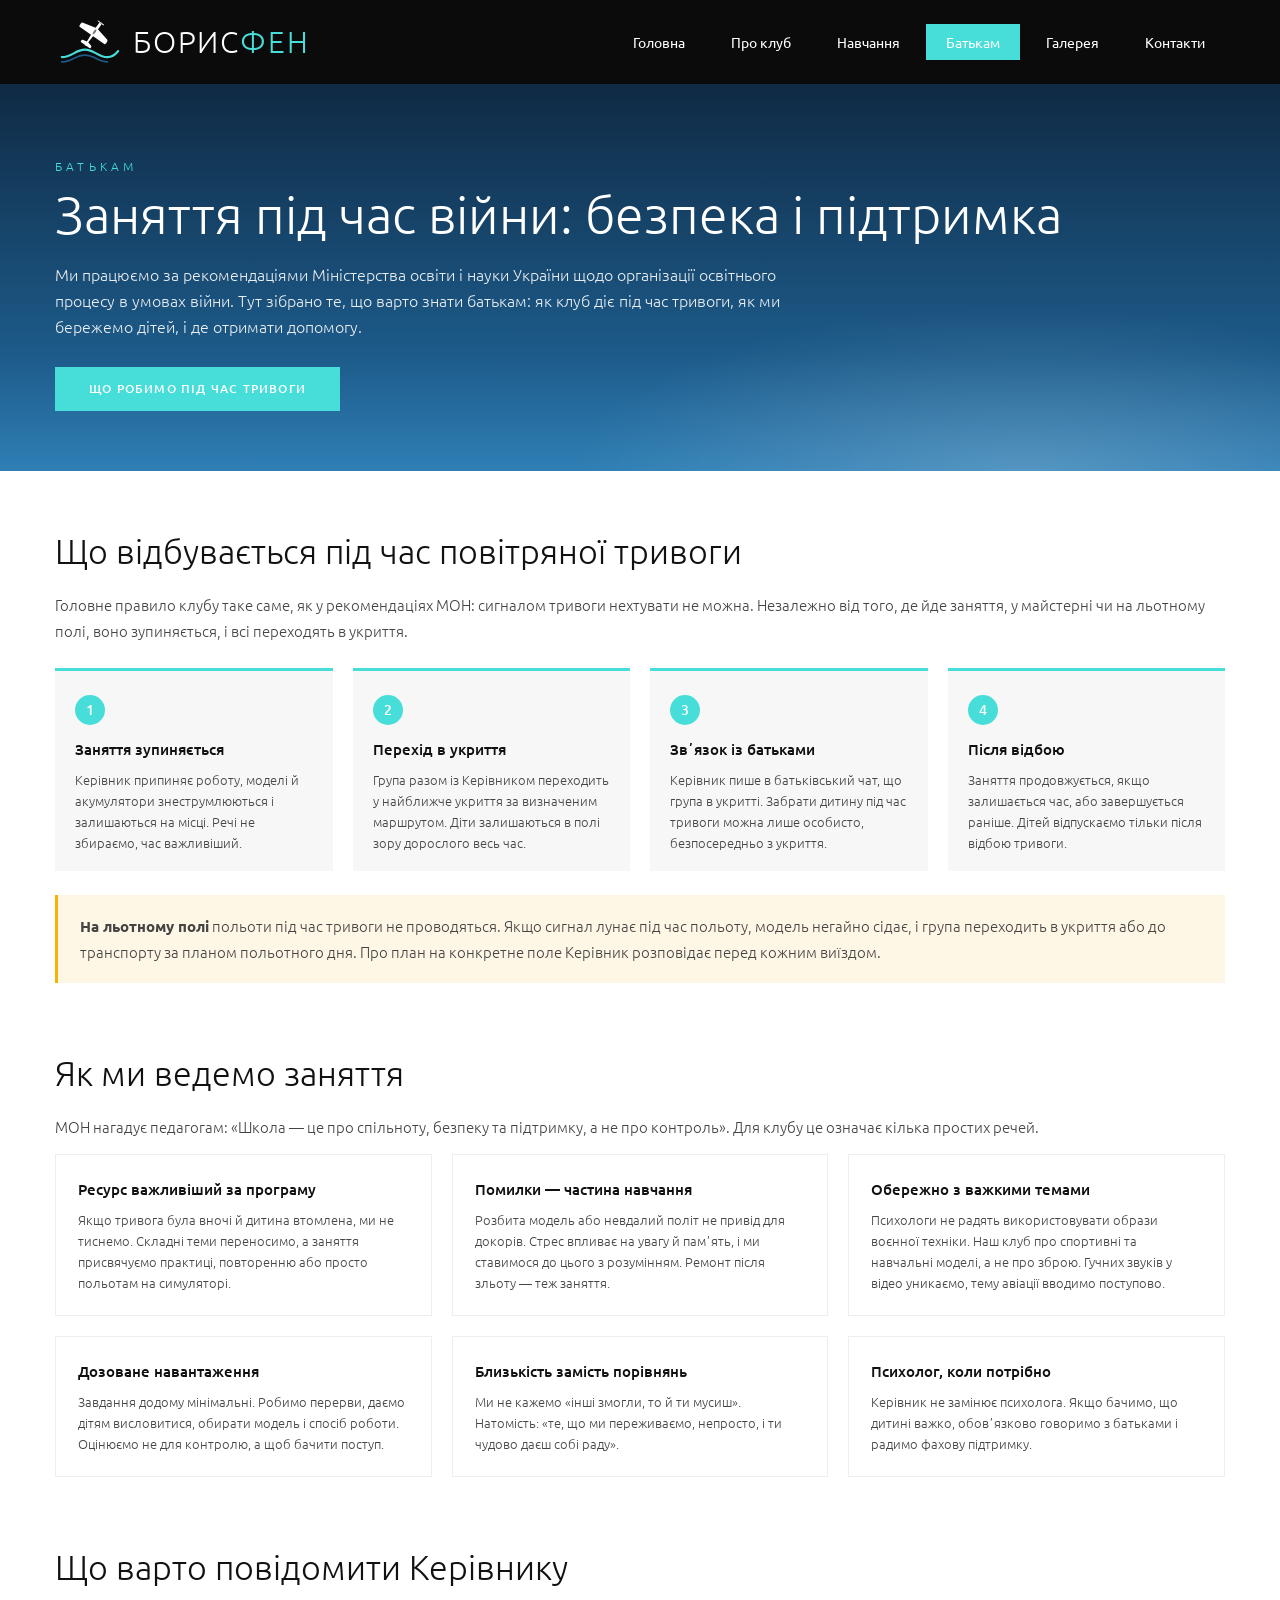
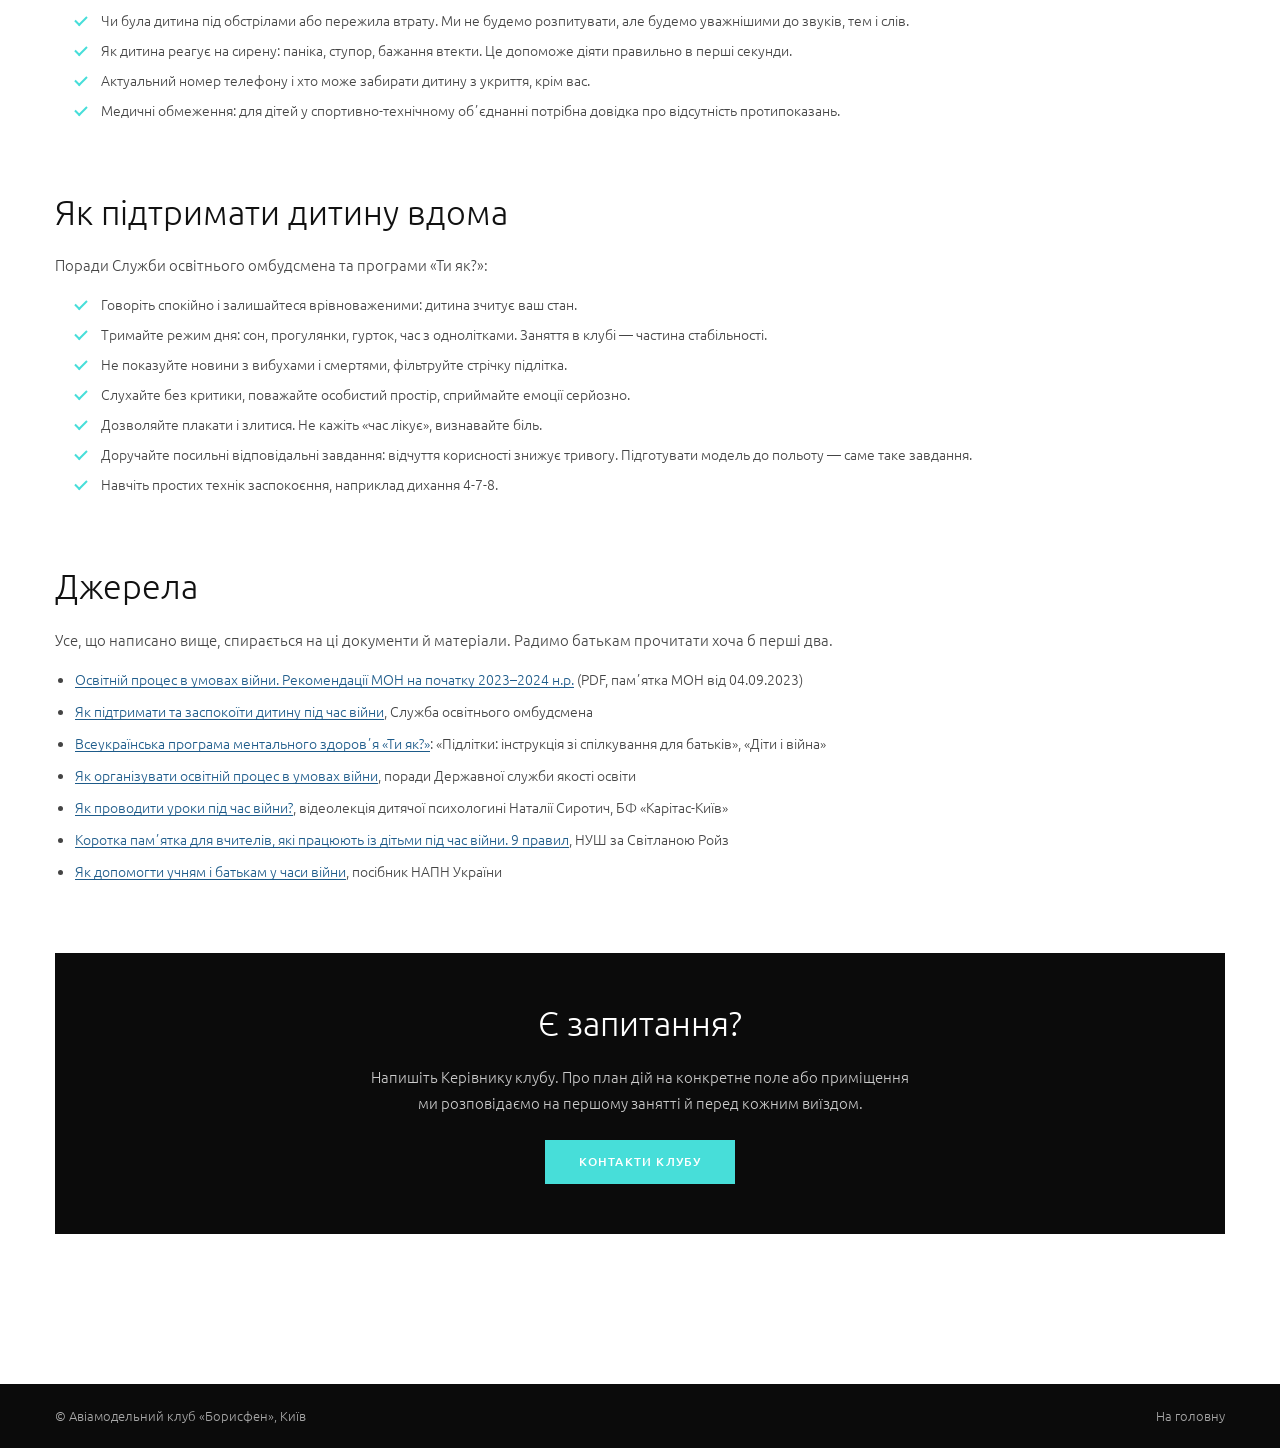
==== batkam.html @ c55154e6 "Батькам: remove the hotlines section Co-Authored-By: Claude Fable 5.1 <noreply@anthropic.com>" ====
<!DOCTYPE html>
<html lang="uk">
<head>
  <meta charset="UTF-8">
  <meta name="viewport" content="width=device-width, initial-scale=1.0">
  <title>Батькам — Борисфен</title>
  <meta name="description" content="Як авіамодельний клуб «Борисфен» працює під час повітряних тривог, як ми дбаємо про безпеку й психологічний стан дітей, і де батькам отримати підтримку.">
  <link rel="icon" type="image/svg+xml" href="img/logo-mark.svg">
  <link rel="preconnect" href="https://fonts.googleapis.com">
  <link rel="preconnect" href="https://fonts.gstatic.com" crossorigin>
  <link href="https://fonts.googleapis.com/css2?family=Ubuntu:wght@300;400;500;700&display=swap" rel="stylesheet">
  <link rel="stylesheet" href="style.css">
</head>
<body class="page">

  <header class="header">
    <div class="container header__inner">
      <a href="index.html" class="logo" aria-label="Борисфен, на головну">
        <svg class="logo__mark" viewBox="0 0 200 150" aria-hidden="true">
          <defs>
            <g id="plane">
              <path d="M 0,-95 C 9,-101 23,-98.5 27.5,-96 C 28.3,-95.5 28.3,-94.5 27.5,-94 C 23,-91.5 9,-89 0,-95 Z M 0,-95 C -9,-101 -23,-98.5 -27.5,-96 C -28.3,-95.5 -28.3,-94.5 -27.5,-94 C -23,-91.5 -9,-89 0,-95 Z"/>
              <path d="M 0,-100 C 3.5,-99.5 5,-95 5,-90 L -5,-90 C -5,-95 -3.5,-99.5 0,-100 Z"/>
              <path d="M -6,-90 L 6,-90 C 8.4,-90 9.8,-88.5 9.8,-85 C 9.9,-70 10.5,-50 10.5,-30 L 10.5,-15 C 10.5,15 6,60 3.5,94 C 3.5,96.5 -3.5,96.5 -3.5,94 C -6,60 -10.5,15 -10.5,-15 L -10.5,-30 C -10.5,-50 -9.9,-70 -9.8,-85 C -9.8,-88.5 -8.4,-90 -6,-90 Z"/>
              <path d="M 10.5,-46 L 103,-24.2 C 109.5,-22.7 112.4,-16 112.4,-8 C 112.4,2 111.5,12 107,12 L -107,12 C -111.5,12 -112.4,2 -112.4,-8 C -112.4,-16 -109.5,-22.7 -103,-24.2 L -10.5,-46 Z"/>
              <path d="M 5.5,67 L 36,75 C 39.5,75.9 42,79 42,84 C 42,90 41,95 38,95 L -38,95 C -41,95 -42,90 -42,84 C -42,79 -39.5,75.9 -36,75 L -5.5,67 Z"/>
              <path d="M -1.2,28 L 1.2,28 L 2,100 L -2,100 Z"/>
            </g>
            <g id="canopy">
              <path d="M 0,-38 C 5,-38 7.5,-31 7.5,-22 C 7.5,-9 4,2.5 0,4 C -4,2.5 -7.5,-9 -7.5,-22 C -7.5,-31 -5,-38 0,-38 Z"/>
            </g>
          </defs>
          <path d="M20 118 C50 118 60 96 88 96 C116 96 126 118 154 118 C170 118 178 110 186 100" fill="none" stroke="#47ded9" stroke-width="6" stroke-linecap="round"/>
          <path d="M20 132 C50 132 60 112 88 112 C116 112 126 132 154 132" fill="none" stroke="#1d5b8a" stroke-width="5" stroke-linecap="round"/>
          <g transform="translate(112 50) rotate(35) scale(0.42)" color="#ffffff"><use href="#plane" fill="#ffffff"/><use href="#canopy" fill="#0b0b0b" opacity="0.55"/></g>
        </svg>
        <span class="logo__text">БОРИС<span>ФЕН</span></span>
      </a>
      <nav class="nav" aria-label="Головне меню">
        <a href="index.html" class="nav__link">Головна</a>
        <a href="index.html#about" class="nav__link">Про клуб</a>
        <a href="navchannya.html" class="nav__link">Навчання</a>
        <a href="batkam.html" class="nav__link is-active">Батькам</a>
        <a href="index.html#gallery" class="nav__link">Галерея</a>
        <a href="index.html#contacts" class="nav__link">Контакти</a>
      </nav>
      <button class="burger" aria-label="Відкрити меню" aria-expanded="false"><span></span><span></span><span></span></button>
    </div>
  </header>

  <section class="page-hero">
    <div class="container">
      <p class="page-hero__kicker">Батькам</p>
      <h1 class="page-hero__title">Заняття під час війни: безпека і підтримка</h1>
      <p class="page-hero__lead">Ми працюємо за рекомендаціями Міністерства освіти і науки України щодо організації освітнього процесу в умовах війни. Тут зібрано те, що варто знати батькам: як клуб діє під час тривоги, як ми бережемо дітей, і де отримати допомогу.</p>
      <div class="page-hero__actions">
        <a href="#alert" class="btn">Що робимо під час тривоги</a>
      </div>
    </div>
  </section>

  <main class="container prose">

    <section id="alert">
      <h2>Що відбувається під час повітряної тривоги</h2>
      <p>Головне правило клубу таке саме, як у рекомендаціях МОН: сигналом тривоги нехтувати не можна. Незалежно від того, де йде заняття, у майстерні чи на льотному полі, воно зупиняється, і всі переходять в укриття.</p>
      <div class="steps">
        <div class="step"><span class="step__n">1</span><h4>Заняття зупиняється</h4><p>Керівник припиняє роботу, моделі й акумулятори знеструмлюються і залишаються на місці. Речі не збираємо, час важливіший.</p></div>
        <div class="step"><span class="step__n">2</span><h4>Перехід в укриття</h4><p>Група разом із Керівником переходить у найближче укриття за визначеним маршрутом. Діти залишаються в полі зору дорослого весь час.</p></div>
        <div class="step"><span class="step__n">3</span><h4>Звʼязок із батьками</h4><p>Керівник пише в батьківський чат, що група в укритті. Забрати дитину під час тривоги можна лише особисто, безпосередньо з укриття.</p></div>
        <div class="step"><span class="step__n">4</span><h4>Після відбою</h4><p>Заняття продовжується, якщо залишається час, або завершується раніше. Дітей відпускаємо тільки після відбою тривоги.</p></div>
      </div>
      <p class="callout"><strong>На льотному полі</strong> польоти під час тривоги не проводяться. Якщо сигнал лунає під час польоту, модель негайно сідає, і група переходить в укриття або до транспорту за планом польотного дня. Про план на конкретне поле Керівник розповідає перед кожним виїздом.</p>
    </section>

    <section>
      <h2>Як ми ведемо заняття</h2>
      <p>МОН нагадує педагогам: «Школа — це про спільноту, безпеку та підтримку, а не про контроль». Для клубу це означає кілька простих речей.</p>
      <div class="cards">
        <article class="card"><h4>Ресурс важливіший за програму</h4><p>Якщо тривога була вночі й дитина втомлена, ми не тиснемо. Складні теми переносимо, а заняття присвячуємо практиці, повторенню або просто польотам на симуляторі.</p></article>
        <article class="card"><h4>Помилки — частина навчання</h4><p>Розбита модель або невдалий політ не привід для докорів. Стрес впливає на увагу й памʼять, і ми ставимося до цього з розумінням. Ремонт після зльоту — теж заняття.</p></article>
        <article class="card"><h4>Обережно з важкими темами</h4><p>Психологи не радять використовувати образи воєнної техніки. Наш клуб про спортивні та навчальні моделі, а не про зброю. Гучних звуків у відео уникаємо, тему авіації вводимо поступово.</p></article>
        <article class="card"><h4>Дозоване навантаження</h4><p>Завдання додому мінімальні. Робимо перерви, даємо дітям висловитися, обирати модель і спосіб роботи. Оцінюємо не для контролю, а щоб бачити поступ.</p></article>
        <article class="card"><h4>Близькість замість порівнянь</h4><p>Ми не кажемо «інші змогли, то й ти мусиш». Натомість: «те, що ми переживаємо, непросто, і ти чудово даєш собі раду».</p></article>
        <article class="card"><h4>Психолог, коли потрібно</h4><p>Керівник не замінює психолога. Якщо бачимо, що дитині важко, обовʼязково говоримо з батьками і радимо фахову підтримку.</p></article>
      </div>
    </section>

    <section>
      <h2>Що варто повідомити Керівнику</h2>
      <ul class="ticks">
        <li>Чи була дитина під обстрілами або пережила втрату. Ми не будемо розпитувати, але будемо уважнішими до звуків, тем і слів.</li>
        <li>Як дитина реагує на сирену: паніка, ступор, бажання втекти. Це допоможе діяти правильно в перші секунди.</li>
        <li>Актуальний номер телефону і хто може забирати дитину з укриття, крім вас.</li>
        <li>Медичні обмеження: для дітей у спортивно-технічному обʼєднанні потрібна довідка про відсутність протипоказань.</li>
      </ul>
    </section>

    <section>
      <div>
        <h2>Як підтримати дитину вдома</h2>
        <p class="ni">Поради Служби освітнього омбудсмена та програми «Ти як?»:</p>
        <ul class="ticks">
          <li>Говоріть спокійно і залишайтеся врівноваженими: дитина зчитує ваш стан.</li>
          <li>Тримайте режим дня: сон, прогулянки, гурток, час з однолітками. Заняття в клубі — частина стабільності.</li>
          <li>Не показуйте новини з вибухами і смертями, фільтруйте стрічку підлітка.</li>
          <li>Слухайте без критики, поважайте особистий простір, сприймайте емоції серйозно.</li>
          <li>Дозволяйте плакати і злитися. Не кажіть «час лікує», визнавайте біль.</li>
          <li>Доручайте посильні відповідальні завдання: відчуття корисності знижує тривогу. Підготувати модель до польоту — саме таке завдання.</li>
          <li>Навчіть простих технік заспокоєння, наприклад дихання 4-7-8.</li>
        </ul>
      </div>
    </section>

    <section>
      <h2>Джерела</h2>
      <p class="ni">Усе, що написано вище, спирається на ці документи й матеріали. Радимо батькам прочитати хоча б перші два.</p>
      <ul class="sources">
        <li><a href="files/mon-rekomendatsii-osvitniy-protses-2023.pdf" target="_blank" rel="noopener">Освітній процес в умовах війни. Рекомендації МОН на початку 2023–2024 н.р.</a> (PDF, памʼятка МОН від 04.09.2023)</li>
        <li><a href="https://eo.gov.ua/yak-pidtrymaty-ta-zaspokoity-dytynu-pid-chas-viyny/2022/02/28/" target="_blank" rel="noopener">Як підтримати та заспокоїти дитину під час війни</a>, Служба освітнього омбудсмена</li>
        <li><a href="https://howareu.com/" target="_blank" rel="noopener">Всеукраїнська програма ментального здоровʼя «Ти як?»</a>: «Підлітки: інструкція зі спілкування для батьків», «Діти і війна»</li>
        <li><a href="https://sqe.gov.ua/yak-organizuvati-osvitniy-proces-v-umo/" target="_blank" rel="noopener">Як організувати освітній процес в умовах війни</a>, поради Державної служби якості освіти</li>
        <li><a href="https://youtu.be/pjZHa3G_qLY" target="_blank" rel="noopener">Як проводити уроки під час війни?</a>, відеолекція дитячої психологині Наталії Сиротич, БФ «Карітас-Київ»</li>
        <li><a href="https://nus.org.ua/articles/korotka-pam-yatka-dlya-vchyteliv-yaki-pratsyuyut-iz-ditmy-pid-chas-vijny-9-pravyl/" target="_blank" rel="noopener">Коротка памʼятка для вчителів, які працюють із дітьми під час війни. 9 правил</a>, НУШ за Світланою Ройз</li>
        <li><a href="https://nushub.org.ua/resource/posibnyk-yak-dopomogty-uchnyam-i-batkam-u-chasy-vijny/" target="_blank" rel="noopener">Як допомогти учням і батькам у часи війни</a>, посібник НАПН України</li>
      </ul>
    </section>

    <section class="cta">
      <h2>Є запитання?</h2>
      <p>Напишіть Керівнику клубу. Про план дій на конкретне поле або приміщення ми розповідаємо на першому занятті й перед кожним виїздом.</p>
      <a href="index.html#contacts" class="btn">Контакти клубу</a>
    </section>
  </main>

  <footer class="footer">
    <div class="container footer__inner">
      <span>© Авіамодельний клуб «Борисфен», Київ</span>
      <a href="index.html">На головну</a>
    </div>
  </footer>
</body>
</html>
---- style.css ----
/* ==========================================================
   Борисфен — стиль за мотивами AviaStar (Ubuntu, бірюзовий акцент)
   ========================================================== */
:root {
  --accent: #47ded9;
  --accent-dark: #2ec4bf;
  --dark: #0b0b0b;
  --text: #333333;
  --muted: #777777;
  --white: #ffffff;
  --font: 'Ubuntu', sans-serif;
  --container: 1170px;
  --gutter: 15px;
}

*,
*::before,
*::after { box-sizing: border-box; margin: 0; padding: 0; }

html { scroll-behavior: smooth; }

body {
  font-family: var(--font);
  font-weight: 300;
  font-size: 14px;
  line-height: 24px;
  color: var(--text);
  background: var(--white);
  -webkit-font-smoothing: antialiased;
}

a { color: inherit; text-decoration: none; }
img, svg { display: block; max-width: 100%; }
button { font: inherit; background: none; border: 0; cursor: pointer; color: inherit; }

.container {
  width: 100%;
  max-width: calc(var(--container) + var(--gutter) * 2);
  margin: 0 auto;
  padding: 0 var(--gutter);
}

/* ---------- Кнопки ---------- */
.btn {
  display: inline-block;
  padding: 12px 34px;
  background: var(--accent);
  color: var(--white);
  font-weight: 500;
  font-size: 12px;
  line-height: 20px;
  letter-spacing: 0.1em;
  text-transform: uppercase;
  transition: background 0.25s, transform 0.25s;
}

.btn:hover { background: var(--accent-dark); transform: translateY(-1px); }

.btn--small { padding: 8px 26px; font-size: 11px; }

/* ---------- Шапка ---------- */
.header {
  position: fixed;
  top: 0;
  left: 0;
  right: 0;
  z-index: 10;
  background: var(--dark);
}

.header__inner {
  display: flex;
  align-items: center;
  justify-content: space-between;
  height: 84px;
}

.logo {
  display: flex;
  align-items: center;
  gap: 10px;
  color: var(--white);
}

.logo__mark { width: 68px; height: 51px; flex-shrink: 0; }

.logo__text {
  font-weight: 300;
  font-size: 30px;
  letter-spacing: 0.06em;
  text-transform: uppercase;
  line-height: 1;
}

.logo__text span { color: var(--accent); }

.nav { display: flex; gap: 6px; }

.nav__link {
  display: block;
  padding: 8px 20px;
  font-weight: 400;
  font-size: 14px;
  line-height: 20px;
  color: var(--white);
  transition: background 0.25s, color 0.25s;
}

.nav__link:hover { color: var(--accent); }
.nav__link.is-active { background: var(--accent); color: var(--white); }

.burger {
  display: none;
  flex-direction: column;
  gap: 5px;
  padding: 8px;
}

.burger span { width: 26px; height: 2px; background: var(--white); }

/* ---------- Hero ---------- */
.hero {
  position: relative;
  min-height: 100vh;
  display: flex;
  align-items: center;
  overflow: hidden;
  padding-top: 84px;
  color: var(--white);
}

.hero__sky {
  position: absolute;
  inset: 84px 0 0 0;   /* фото починається під шапкою, щоб модель не ховалася */
  background-color: #0b0b0b;
  background:
    linear-gradient(180deg, rgba(8, 24, 40, 0.35) 0%, rgba(8, 24, 40, 0.15) 40%, rgba(8, 24, 40, 0.45) 100%),
    url("img/hero.jpg") center top / cover no-repeat;
}

.hero__clouds { display: none; }

.hero__plane {
  position: absolute;
  left: 0;
  top: 0;
  width: clamp(260px, 25vw, 520px);
  height: auto;
  filter: drop-shadow(0 24px 34px rgba(10, 40, 70, 0.35));
  pointer-events: none;
  will-change: transform, offset-distance;
  /* рух по кривій; ніс (у картинці дивиться вгору-вліво, ≈ -132°) вирівнюється по дотичній */
  offset-path: path(var(--fly, "M 1600 700 C 1300 520 1000 300 700 170 S 250 90 60 150 S -300 230 -600 200"));
  offset-rotate: auto 132deg;
  offset-anchor: 50% 50%;
  animation: fly 22s linear infinite;
}

@keyframes fly {
  from { offset-distance: 0%; }
  to   { offset-distance: 100%; }
}

.hero__content {
  position: relative;
  z-index: 1;
  display: flex;
  align-items: center;
  justify-content: center;
  padding: 60px 0 80px;
}

.hero__text { text-align: center; flex: 1; }

.hero__title {
  font-weight: 300;
  font-size: 72px;
  line-height: 1.1;
  text-shadow: 0 2px 6px rgba(0, 0, 0, 0.45), 0 4px 30px rgba(0, 0, 0, 0.35);
}

.hero__subtitle {
  text-shadow: 0 1px 4px rgba(0, 0, 0, 0.5);
  margin-top: 14px;
  font-weight: 400;
  font-size: 14px;
  letter-spacing: 0.45em;
  text-transform: uppercase;
  opacity: 0.9;
}

.hero__text .btn { margin-top: 34px; }

.hero__arrow {
  position: absolute;
  top: 50%;
  z-index: 2;
  padding: 8px 14px;
  font-size: 56px;
  line-height: 1;
  font-weight: 300;
  opacity: 0.8;
  transform: translateY(-50%);
  transition: opacity 0.25s;
}

.hero__arrow--prev { left: 32px; }
.hero__arrow--next { right: 32px; }
.hero__arrow:hover { opacity: 1; }

/* ---------- Картки напрямів ---------- */
.services {
  position: relative;
  z-index: 1;
  margin-top: -70px;
  padding-bottom: 90px;
}

.services__grid {
  display: grid;
  grid-template-columns: repeat(4, 1fr);
  background: var(--white);
  box-shadow: 0 20px 60px rgba(0, 0, 0, 0.18);
  padding: 60px 40px 50px;
}

.service {
  padding: 0 24px;
  text-align: center;
  border-right: 1px solid #eeeeee;
}

.service:last-child { border-right: 0; }

.service__title {
  font-weight: 500;
  font-size: 22px;
  line-height: 28px;
  color: #222;
}

.service__tagline {
  margin-top: 2px;
  font-size: 11px;
  letter-spacing: 0.15em;
  text-transform: uppercase;
  color: var(--muted);
}

.service__icon {
  width: 56px;
  height: 56px;
  margin: 34px auto 28px;
  fill: none;
  stroke: var(--accent);
  stroke-width: 1.6;
  stroke-linecap: round;
  stroke-linejoin: round;
}

.service__text {
  min-height: 96px;
  font-size: 13px;
  line-height: 22px;
  color: #555;
}

.service .btn--small { margin-top: 26px; }

/* ---------- Адаптив ---------- */
@media (max-width: 1100px) {
  .hero__plane { width: 40vw; }
  .hero__arrow--prev { left: 12px; }
  .hero__arrow--next { right: 12px; }
  .hero__title { font-size: 56px; }
  .services__grid { grid-template-columns: repeat(2, 1fr); row-gap: 48px; }
  .service:nth-child(2) { border-right: 0; }
}

@media (max-width: 820px) {
  .hero__sky { background-position: 72% top; }
  .hero__plane { width: 64vw; animation-duration: 18s; }
  .nav { display: none; }
  .burger { display: flex; }
  .hero__arrow { display: none; }
  .hero__title { font-size: 44px; }
  .hero__subtitle { letter-spacing: 0.3em; }
}

@media (max-width: 560px) {
  .logo__text { font-size: 22px; }
  .logo__mark { width: 52px; height: 39px; }
  .services { margin-top: -70px; }
  .services__grid { grid-template-columns: 1fr; padding: 40px 20px; }
  .service { border-right: 0; padding: 0 8px; }
  .service__text { min-height: 0; }
}

/* ==========================================================
   Внутрішні сторінки (navchannya.html)
   ========================================================== */
.page { padding-top: 84px; }

.page-hero {
  padding: 70px 0 60px;
  color: var(--white);
  background:
    radial-gradient(ellipse 50% 60% at 80% 100%, rgba(255, 255, 255, 0.18), transparent 70%),
    linear-gradient(180deg, #0f2a44 0%, #1d5b8a 70%, #2f7fb5 100%);
}

.page-hero__kicker {
  font-size: 12px;
  letter-spacing: 0.35em;
  text-transform: uppercase;
  color: var(--accent);
}

.page-hero__title {
  margin-top: 8px;
  font-weight: 300;
  font-size: 52px;
  line-height: 1.1;
}

.page-hero__lead {
  max-width: 760px;
  margin-top: 18px;
  font-size: 16px;
  line-height: 26px;
  opacity: 0.9;
}

.page-hero__actions { display: flex; flex-wrap: wrap; gap: 12px; margin-top: 28px; }
.btn--ghost { background: transparent; border: 1px solid rgba(255, 255, 255, 0.6); }
.btn--ghost:hover { background: rgba(255, 255, 255, 0.12); }

.prose { padding: 60px var(--gutter) 80px; }
.prose h2 { font-weight: 300; font-size: 34px; line-height: 1.2; margin-bottom: 20px; color: #111; }
.prose h3 { font-weight: 500; font-size: 20px; margin: 36px 0 14px; color: #111; }
.prose h4 { font-weight: 500; font-size: 15px; margin-bottom: 8px; color: #111; }
.prose p { font-size: 15px; line-height: 26px; color: #444; margin-bottom: 14px; }
.prose ul { padding-left: 20px; }
.prose li { font-size: 14px; line-height: 24px; color: #444; margin-bottom: 6px; }
.prose section { margin-bottom: 70px; }
.note p { max-width: 860px; }

/* вкладки рівнів */
.tabs { display: flex; flex-wrap: wrap; gap: 6px; margin-bottom: 30px; border-bottom: 1px solid #e5e5e5; }
.tabs__btn {
  padding: 12px 18px;
  font-size: 14px;
  font-weight: 400;
  color: #555;
  border-bottom: 3px solid transparent;
  margin-bottom: -1px;
  transition: color 0.2s, border-color 0.2s;
}
.tabs__btn:hover { color: #111; }
.tabs__btn.is-active { color: #111; font-weight: 500; border-bottom-color: var(--accent); }
.tabs__panel { display: none; }
.tabs__panel.is-active { display: block; }

.level__meta { display: grid; grid-template-columns: 1fr 1fr; gap: 20px; padding: 20px 24px; background: #f4fbfb; border-left: 3px solid var(--accent); font-size: 14px; line-height: 22px; color: #333; }
.level__label { display: block; font-size: 11px; letter-spacing: 0.15em; text-transform: uppercase; color: var(--muted); margin-bottom: 4px; }
.level__goal { margin-top: 20px; max-width: 860px; }

.table-wrap { overflow-x: auto; }
table.plan { width: 100%; border-collapse: collapse; font-size: 14px; }
table.plan th, table.plan td { padding: 10px 12px; border-bottom: 1px solid #eee; text-align: left; vertical-align: top; }
table.plan th { font-weight: 500; font-size: 12px; letter-spacing: 0.08em; text-transform: uppercase; color: var(--muted); }
table.plan th:not(:first-child), table.plan td:not(:first-child) { text-align: center; width: 90px; white-space: nowrap; }
table.plan tfoot td { font-weight: 500; color: #111; border-top: 2px solid #ddd; border-bottom: 0; }

.topic { border: 1px solid #eee; margin-bottom: 8px; }
.topic summary { display: flex; justify-content: space-between; gap: 16px; padding: 12px 16px; cursor: pointer; font-weight: 500; font-size: 14px; color: #111; list-style: none; }
.topic summary::-webkit-details-marker { display: none; }
.topic summary::before { content: "+"; margin-right: 10px; color: var(--accent); font-weight: 700; }
.topic[open] summary::before { content: "–"; }
.topic summary span { color: var(--muted); font-weight: 400; white-space: nowrap; }
.topic ul { padding: 0 16px 12px 40px; }

.outcomes { display: grid; grid-template-columns: 1fr 1fr; gap: 32px; }

.two-col { display: grid; grid-template-columns: 1fr 1fr; gap: 48px; }
.ticks { list-style: none; padding: 0; }
.ticks li { position: relative; padding-left: 26px; }
.ticks li::before { content: ""; position: absolute; left: 0; top: 8px; width: 12px; height: 7px; border-left: 2px solid var(--accent); border-bottom: 2px solid var(--accent); transform: rotate(-45deg); }

.cta { text-align: center; padding: 50px 24px; background: #0b0b0b; color: var(--white); }
.cta h2 { color: var(--white); }
.cta p { color: #ccc; max-width: 560px; margin: 0 auto 24px; }

.footer { background: var(--dark); color: #aaa; font-size: 13px; }
.footer__inner { display: flex; justify-content: space-between; align-items: center; height: 64px; }
.footer a:hover { color: var(--accent); }

@media (max-width: 820px) {
  .page-hero__title { font-size: 38px; }
  .prose h2 { font-size: 28px; }
  .level__meta, .outcomes, .two-col { grid-template-columns: 1fr; }
}

/* ---------- Сторінка «Батькам» ---------- */
.steps { display: grid; grid-template-columns: repeat(4, 1fr); gap: 20px; margin: 24px 0; }
.step { position: relative; padding: 24px 20px 18px; background: #f7f7f7; border-top: 3px solid var(--accent); }
.step__n { display: inline-block; width: 30px; height: 30px; line-height: 30px; text-align: center; border-radius: 50%; background: var(--accent); color: #fff; font-weight: 500; margin-bottom: 12px; }
.step h4 { margin-bottom: 8px; }
.step p { font-size: 13px; line-height: 21px; margin: 0; }
.callout { padding: 18px 22px; background: #fff7e6; border-left: 3px solid #f5b400; }
.cards { display: grid; grid-template-columns: repeat(3, 1fr); gap: 20px; }
.card { padding: 22px; border: 1px solid #eee; }
.card h4 { margin-bottom: 8px; }
.card p { font-size: 13px; line-height: 21px; margin: 0; }
.contacts { list-style: none; padding: 0; }
.contacts li { padding: 12px 0; border-bottom: 1px solid #eee; font-size: 14px; line-height: 22px; }
.contacts strong { color: #111; }
.sources li { margin-bottom: 8px; }
.prose a { color: #1d5b8a; text-decoration: underline; text-underline-offset: 2px; }
.prose a:hover { color: var(--accent-dark); }
.prose .cta a, .footer a { color: inherit; text-decoration: none; }
.prose p.ni { text-indent: 0; }
.small { font-size: 12px; color: var(--muted); }
@media (max-width: 1000px) { .steps { grid-template-columns: 1fr 1fr; } .cards { grid-template-columns: 1fr 1fr; } }
@media (max-width: 600px) { .steps, .cards { grid-template-columns: 1fr; } }
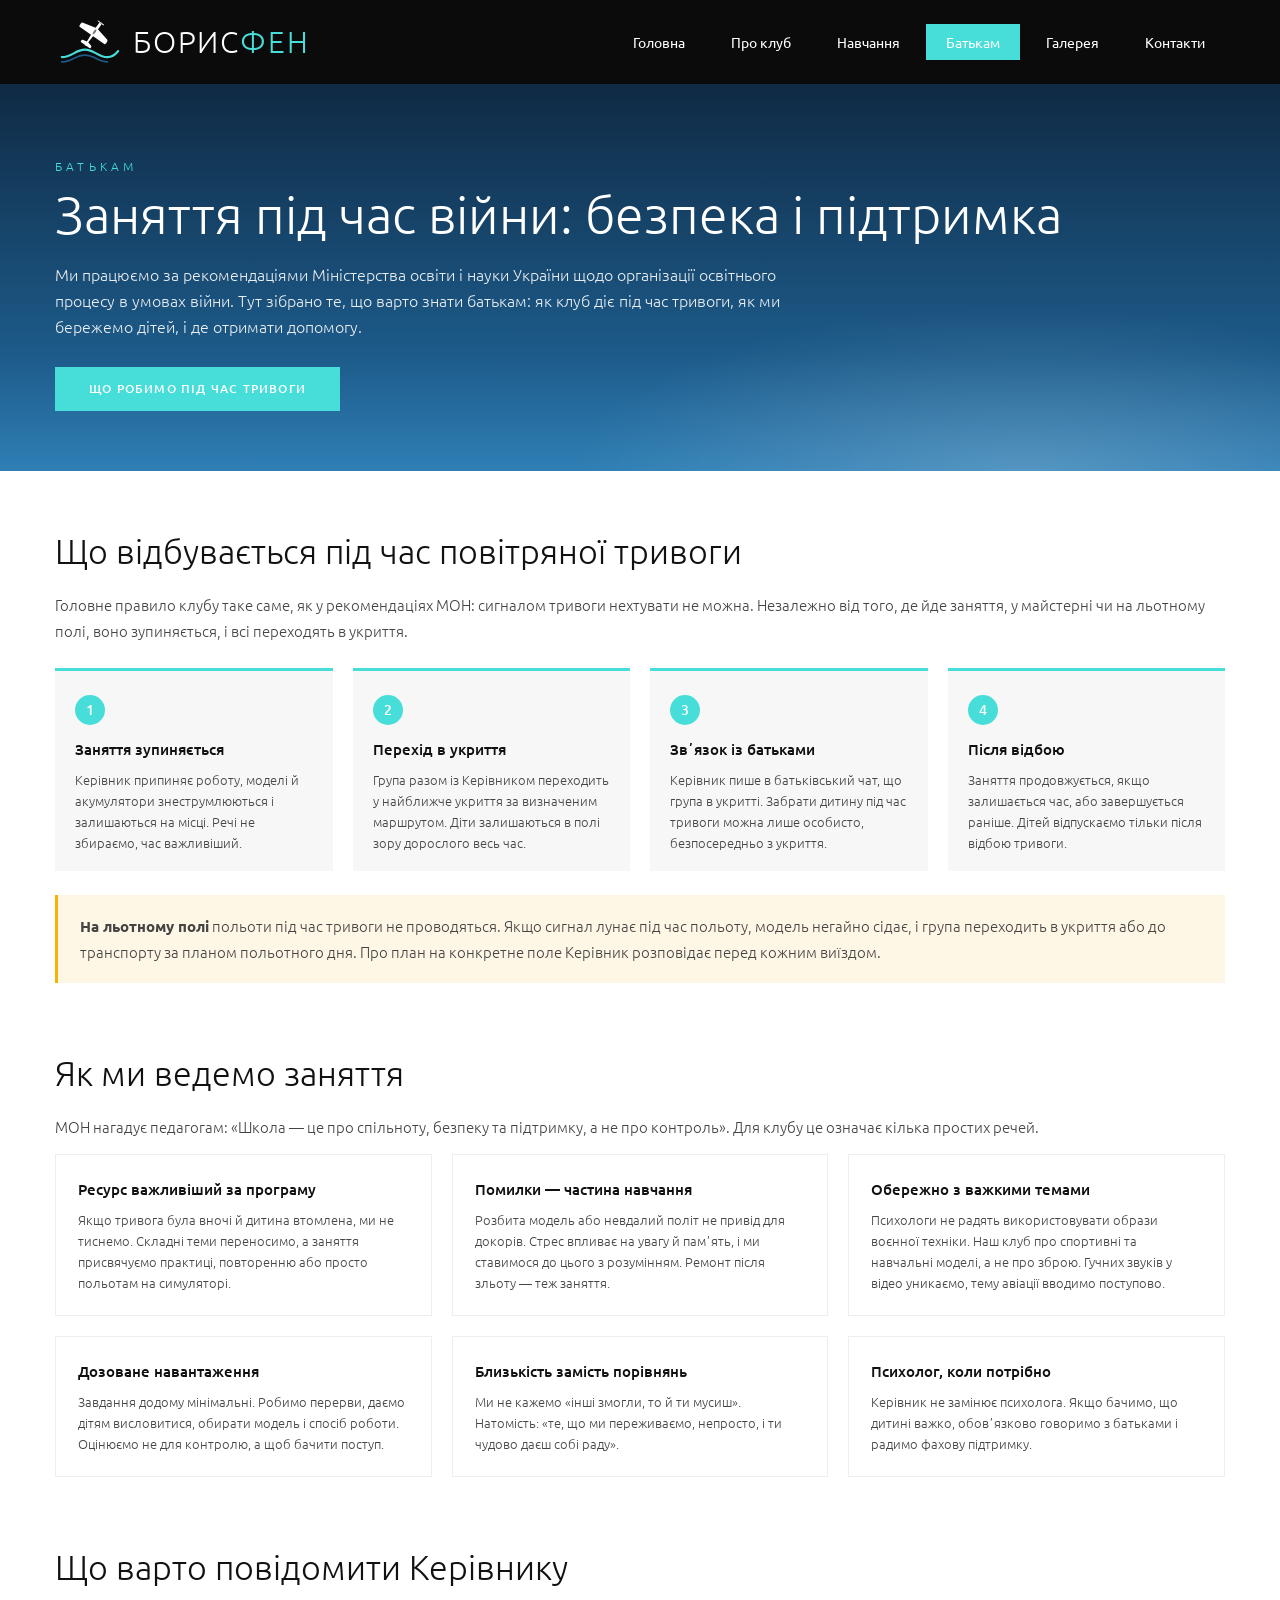
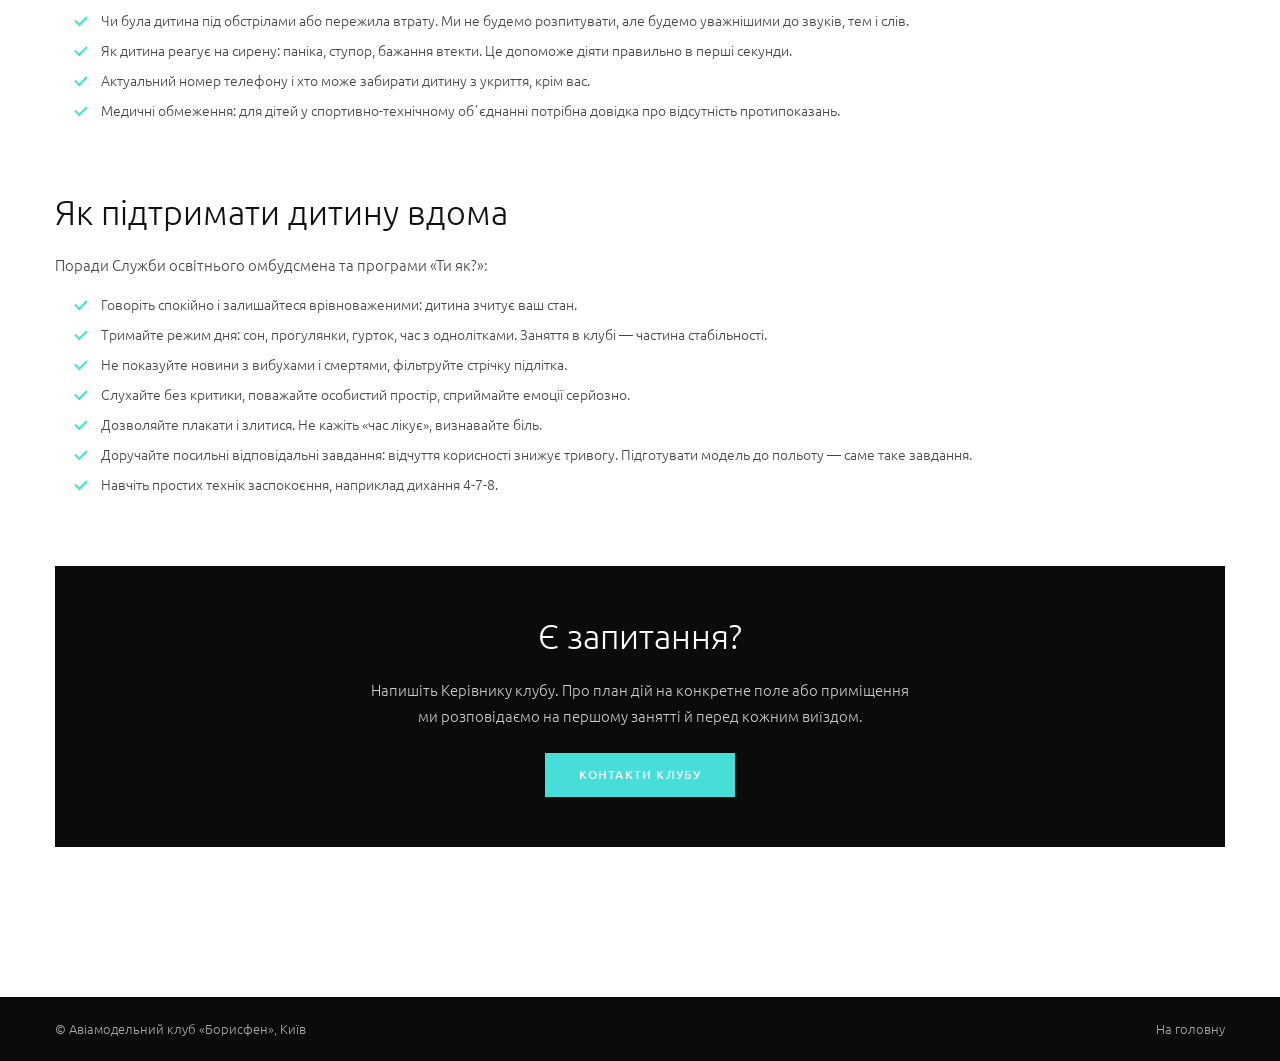
==== commit be71cef4: "Батькам: remove the sources section Co-Authored-By: Claude Fable 5.1 <noreply@anthropic.com>" ====
--- a/batkam.html
+++ b/batkam.html
@@ -112,20 +112,6 @@
       </div>
     </section>
 
-    <section>
-      <h2>Джерела</h2>
-      <p class="ni">Усе, що написано вище, спирається на ці документи й матеріали. Радимо батькам прочитати хоча б перші два.</p>
-      <ul class="sources">
-        <li><a href="files/mon-rekomendatsii-osvitniy-protses-2023.pdf" target="_blank" rel="noopener">Освітній процес в умовах війни. Рекомендації МОН на початку 2023–2024 н.р.</a> (PDF, памʼятка МОН від 04.09.2023)</li>
-        <li><a href="https://eo.gov.ua/yak-pidtrymaty-ta-zaspokoity-dytynu-pid-chas-viyny/2022/02/28/" target="_blank" rel="noopener">Як підтримати та заспокоїти дитину під час війни</a>, Служба освітнього омбудсмена</li>
-        <li><a href="https://howareu.com/" target="_blank" rel="noopener">Всеукраїнська програма ментального здоровʼя «Ти як?»</a>: «Підлітки: інструкція зі спілкування для батьків», «Діти і війна»</li>
-        <li><a href="https://sqe.gov.ua/yak-organizuvati-osvitniy-proces-v-umo/" target="_blank" rel="noopener">Як організувати освітній процес в умовах війни</a>, поради Державної служби якості освіти</li>
-        <li><a href="https://youtu.be/pjZHa3G_qLY" target="_blank" rel="noopener">Як проводити уроки під час війни?</a>, відеолекція дитячої психологині Наталії Сиротич, БФ «Карітас-Київ»</li>
-        <li><a href="https://nus.org.ua/articles/korotka-pam-yatka-dlya-vchyteliv-yaki-pratsyuyut-iz-ditmy-pid-chas-vijny-9-pravyl/" target="_blank" rel="noopener">Коротка памʼятка для вчителів, які працюють із дітьми під час війни. 9 правил</a>, НУШ за Світланою Ройз</li>
-        <li><a href="https://nushub.org.ua/resource/posibnyk-yak-dopomogty-uchnyam-i-batkam-u-chasy-vijny/" target="_blank" rel="noopener">Як допомогти учням і батькам у часи війни</a>, посібник НАПН України</li>
-      </ul>
-    </section>
-
     <section class="cta">
       <h2>Є запитання?</h2>
       <p>Напишіть Керівнику клубу. Про план дій на конкретне поле або приміщення ми розповідаємо на першому занятті й перед кожним виїздом.</p>
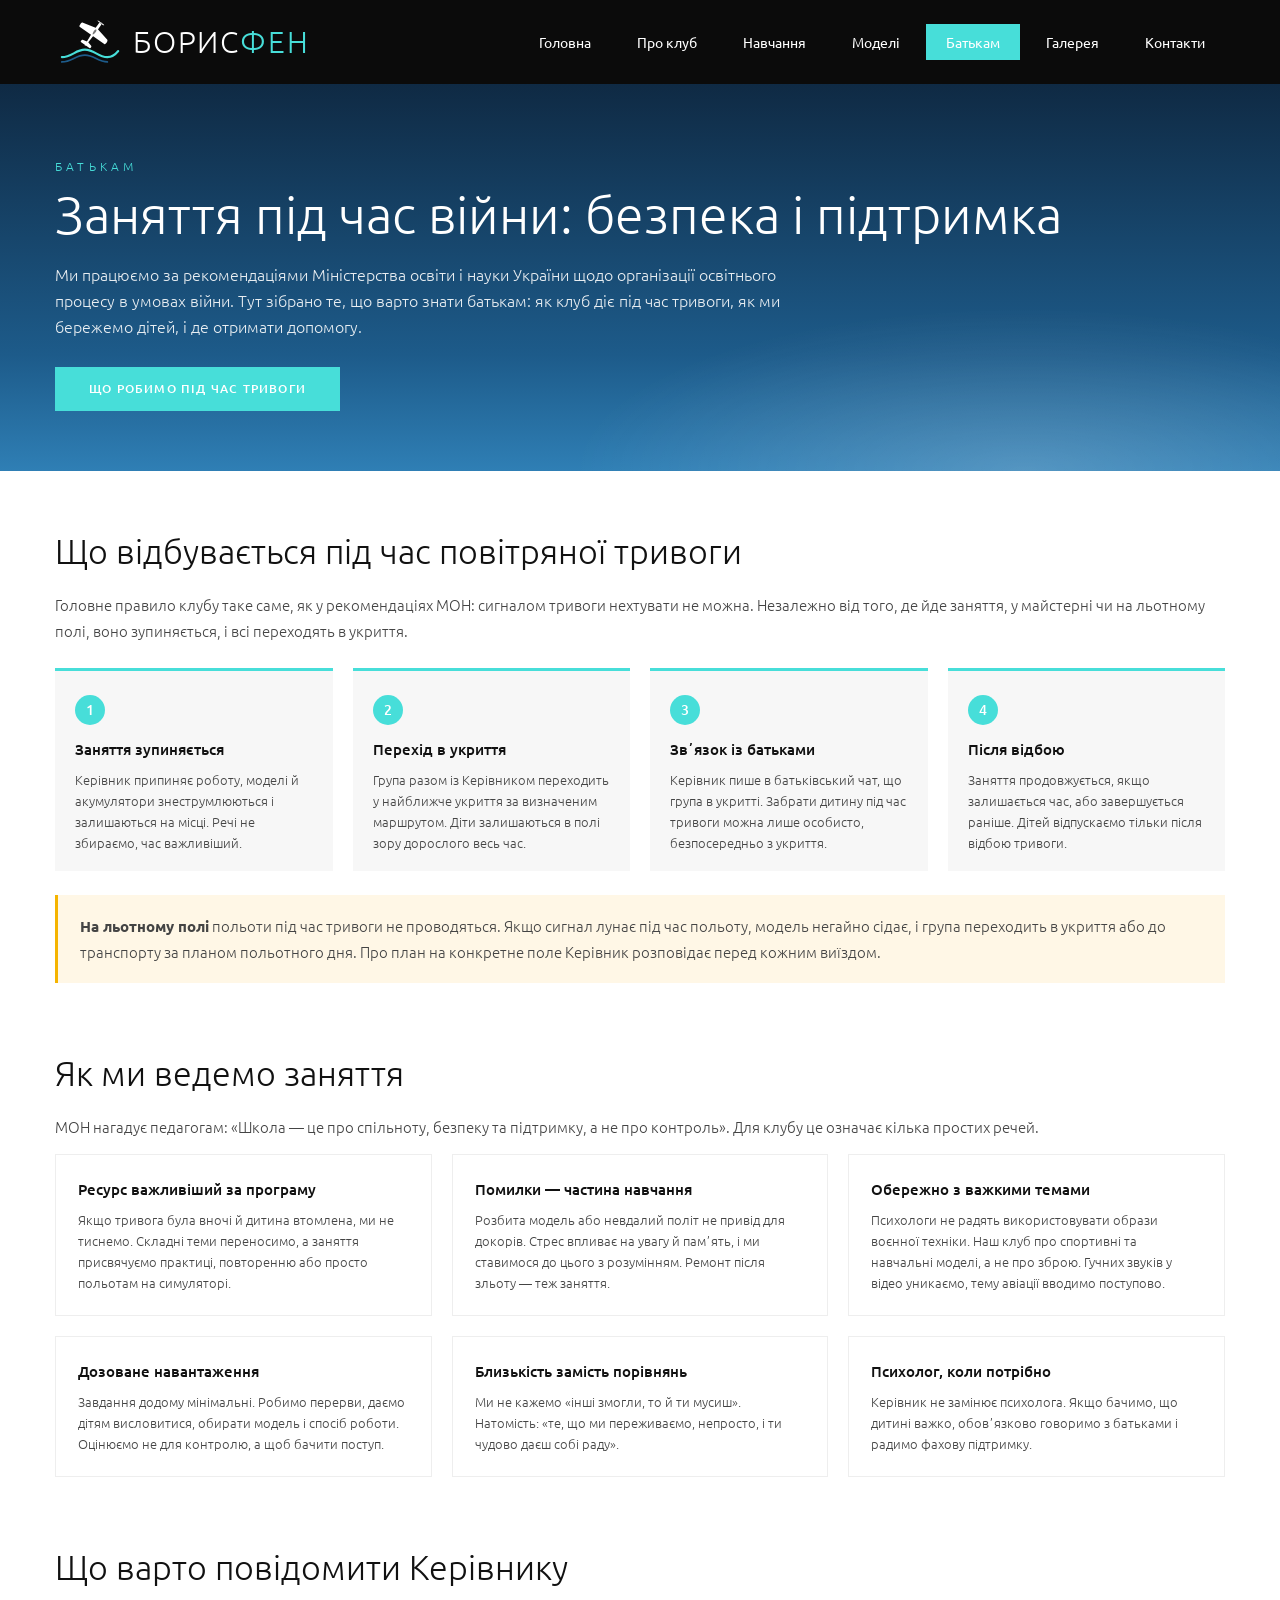
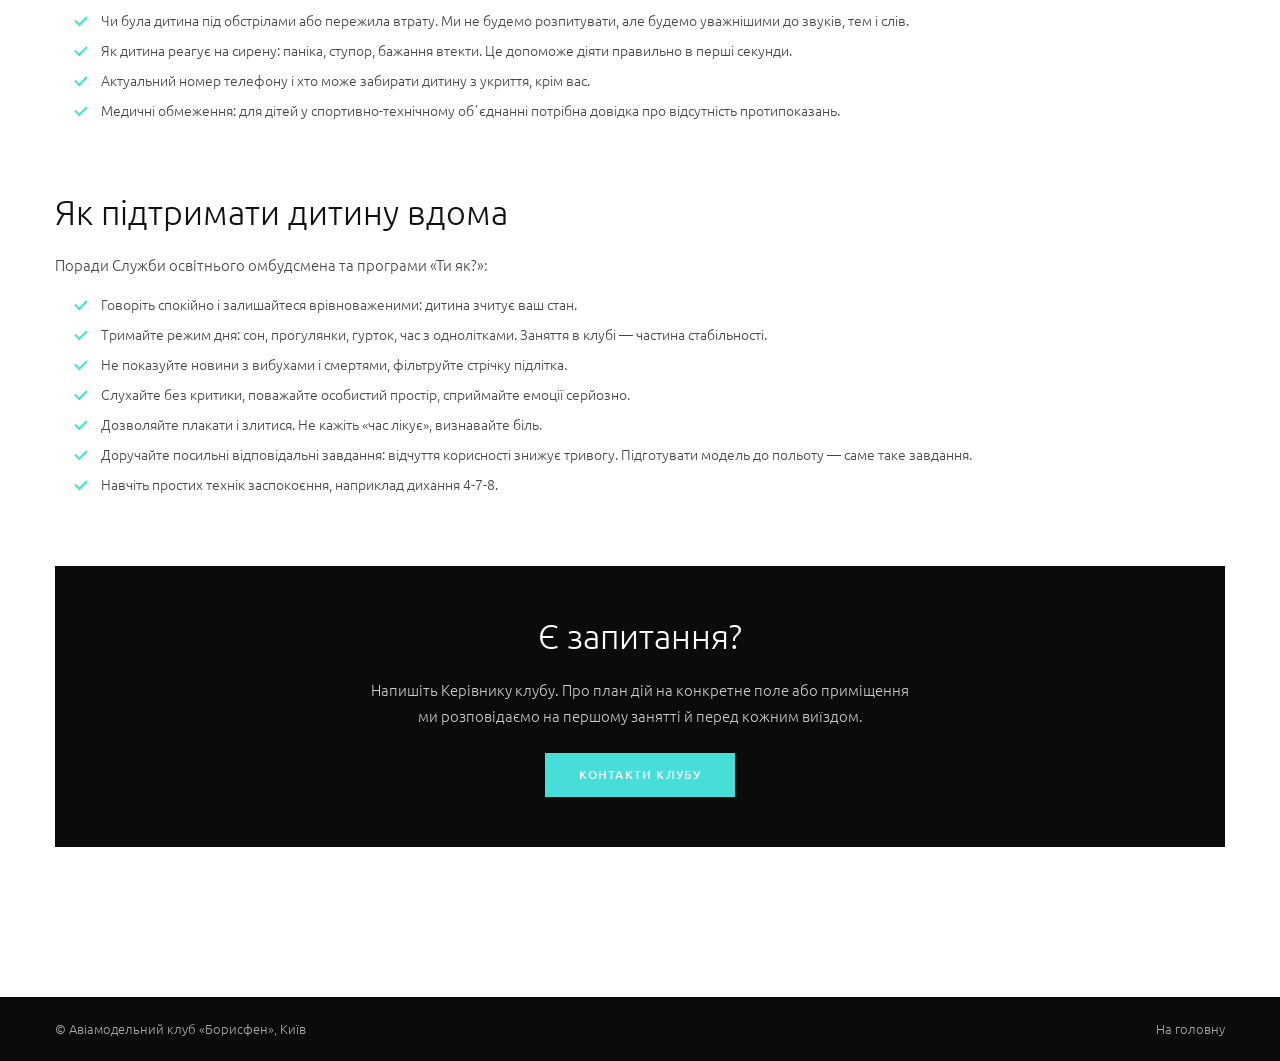
==== commit d8cc5b0c: "Add 'Наші моделі' page generated from tools/models.json; nav item; QA coverage Co-Authored-By: Claud" ====
--- a/batkam.html
+++ b/batkam.html
@@ -40,6 +40,7 @@
         <a href="index.html" class="nav__link">Головна</a>
         <a href="index.html#about" class="nav__link">Про клуб</a>
         <a href="navchannya.html" class="nav__link">Навчання</a>
+        <a href="modeli.html" class="nav__link">Моделі</a>
         <a href="batkam.html" class="nav__link is-active">Батькам</a>
         <a href="index.html#gallery" class="nav__link">Галерея</a>
         <a href="index.html#contacts" class="nav__link">Контакти</a>
@@ -125,5 +126,15 @@
       <a href="index.html">На головну</a>
     </div>
   </footer>
+  <script>
+    (function () {
+      const burger = document.querySelector('.burger'), nav = document.querySelector('.nav');
+      if (!burger || !nav) return;
+      const toggle = (open) => { nav.classList.toggle('is-open', open); burger.classList.toggle('is-open', open); burger.setAttribute('aria-expanded', open); document.body.classList.toggle('menu-open', open); };
+      burger.addEventListener('click', () => toggle(!nav.classList.contains('is-open')));
+      nav.querySelectorAll('a').forEach(a => a.addEventListener('click', () => toggle(false)));
+      document.addEventListener('keydown', e => { if (e.key === 'Escape') toggle(false); });
+    })();
+  </script>
 </body>
 </html>
--- a/style.css
+++ b/style.css
@@ -116,7 +116,10 @@
   padding: 8px;
 }
 
-.burger span { width: 26px; height: 2px; background: var(--white); }
+.burger span { width: 26px; height: 2px; background: var(--white); transition: transform 0.25s, opacity 0.25s; }
+.burger.is-open span:nth-child(1) { transform: translateY(7px) rotate(45deg); }
+.burger.is-open span:nth-child(2) { opacity: 0; }
+.burger.is-open span:nth-child(3) { transform: translateY(-7px) rotate(-45deg); }
 
 /* ---------- Hero ---------- */
 .hero {
@@ -278,6 +281,22 @@
 }
 
 @media (max-width: 820px) {
+  .nav.is-open {
+    display: flex;
+    flex-direction: column;
+    gap: 0;
+    position: fixed;
+    top: 84px;
+    left: 0;
+    right: 0;
+    padding: 12px 0 20px;
+    background: var(--dark);
+    border-top: 1px solid #222;
+    box-shadow: 0 20px 40px rgba(0, 0, 0, 0.4);
+  }
+  .nav.is-open .nav__link { padding: 14px 24px; font-size: 16px; }
+  .nav.is-open .nav__link.is-active { background: none; color: var(--accent); }
+  body.menu-open { overflow: hidden; }
   .hero__sky { background-position: 72% top; }
   .hero__plane { width: 64vw; animation-duration: 18s; }
   .nav { display: none; }
@@ -423,3 +442,47 @@
 .small { font-size: 12px; color: var(--muted); }
 @media (max-width: 1000px) { .steps { grid-template-columns: 1fr 1fr; } .cards { grid-template-columns: 1fr 1fr; } }
 @media (max-width: 600px) { .steps, .cards { grid-template-columns: 1fr; } }
+
+/* ---------- Галерея (головна) ---------- */
+.gallery { position: relative; z-index: 1; margin-top: -70px; padding: 0 0 100px; }
+.gallery__card { background: var(--white); box-shadow: 0 20px 60px rgba(0, 0, 0, 0.18); padding: 56px 40px 40px; }
+.section-head { text-align: center; margin-bottom: 36px; }
+.section-head__kicker { font-size: 12px; letter-spacing: 0.35em; text-transform: uppercase; color: var(--accent-dark); }
+.section-head__title { margin-top: 8px; font-weight: 300; font-size: 44px; line-height: 1.15; color: #111; }
+.gallery__filters { display: flex; flex-wrap: wrap; justify-content: center; gap: 6px; margin-top: 22px; }
+.gallery__filter { padding: 8px 18px; font-size: 12px; letter-spacing: 0.12em; text-transform: uppercase; color: #555; border: 1px solid #ddd; transition: all 0.2s; }
+.gallery__filter:hover { color: #111; border-color: #999; }
+.gallery__filter.is-active { background: var(--accent); border-color: var(--accent); color: #fff; }
+.gallery__grid { columns: 3 300px; column-gap: 16px; }
+.gallery__item { position: relative; display: block; margin-bottom: 18px; break-inside: avoid; overflow: hidden; background: #ddd; }
+.gallery__item[hidden] { display: none; }
+.gallery__item img { width: 100%; height: auto; transition: transform 0.5s ease; }
+.gallery__item:hover img { transform: scale(1.04); }
+.gallery__caption { position: absolute; left: 0; right: 0; bottom: 0; padding: 36px 16px 14px; color: #fff; background: linear-gradient(180deg, transparent, rgba(0, 0, 0, 0.65)); opacity: 0; transform: translateY(8px); transition: all 0.3s; }
+.gallery__item:hover .gallery__caption { opacity: 1; transform: none; }
+.gallery__caption strong { display: block; font-weight: 500; font-size: 15px; }
+.gallery__caption small { font-size: 11px; letter-spacing: 0.15em; text-transform: uppercase; opacity: 0.85; }
+@media (max-width: 820px) { .gallery { padding: 0 0 60px; } .gallery__card { padding: 36px 16px 20px; } .section-head__title { font-size: 32px; } .gallery__caption { opacity: 1; transform: none; } }
+
+/* ---------- Сторінка «Наші моделі» ---------- */
+.models__chips { display: flex; flex-wrap: wrap; gap: 8px; margin-top: 24px; }
+.models__chip { padding: 6px 14px; font-size: 12px; letter-spacing: 0.08em; text-transform: uppercase; border: 1px solid rgba(255, 255, 255, 0.5); color: #fff; transition: all 0.2s; }
+.models__chip:hover { background: var(--accent); border-color: var(--accent); }
+.model { display: grid; grid-template-columns: 5fr 6fr; gap: 40px; padding: 40px 0; border-bottom: 1px solid #eee; scroll-margin-top: 100px; }
+.model:last-of-type { border-bottom: 0; }
+.model__media img { width: 100%; height: auto; }
+.model__photo { display: block; overflow: hidden; }
+.model__photo img { transition: transform 0.5s; }
+.model__photo:hover img { transform: scale(1.03); }
+.model__nophoto { display: flex; align-items: center; justify-content: center; min-height: 260px; padding: 24px; text-align: center; color: #fff; font-size: 13px; letter-spacing: 0.1em; text-transform: uppercase; background: linear-gradient(180deg, #1d5b8a, #4a9ccf); }
+.model__type { font-size: 12px; letter-spacing: 0.15em; text-transform: uppercase; color: var(--muted); }
+.model__status { color: var(--accent-dark); }
+.model__name { font-weight: 300; font-size: 34px; margin: 6px 0 14px; color: #111; }
+.model__summary { font-size: 15px; line-height: 26px; }
+.model__specs { width: 100%; border-collapse: collapse; margin: 18px 0 8px; font-size: 14px; }
+.model__specs th, .model__specs td { padding: 8px 10px; border-bottom: 1px solid #eee; text-align: left; vertical-align: top; }
+.model__specs th { width: 38%; font-weight: 500; color: #111; }
+.model .prose h3, .models h3 { margin: 22px 0 8px; }
+.model__history { font-size: 14px; }
+.model__files a { color: #1d5b8a; text-decoration: underline; text-underline-offset: 2px; }
+@media (max-width: 900px) { .model { grid-template-columns: 1fr; gap: 20px; } .model__name { font-size: 28px; } }
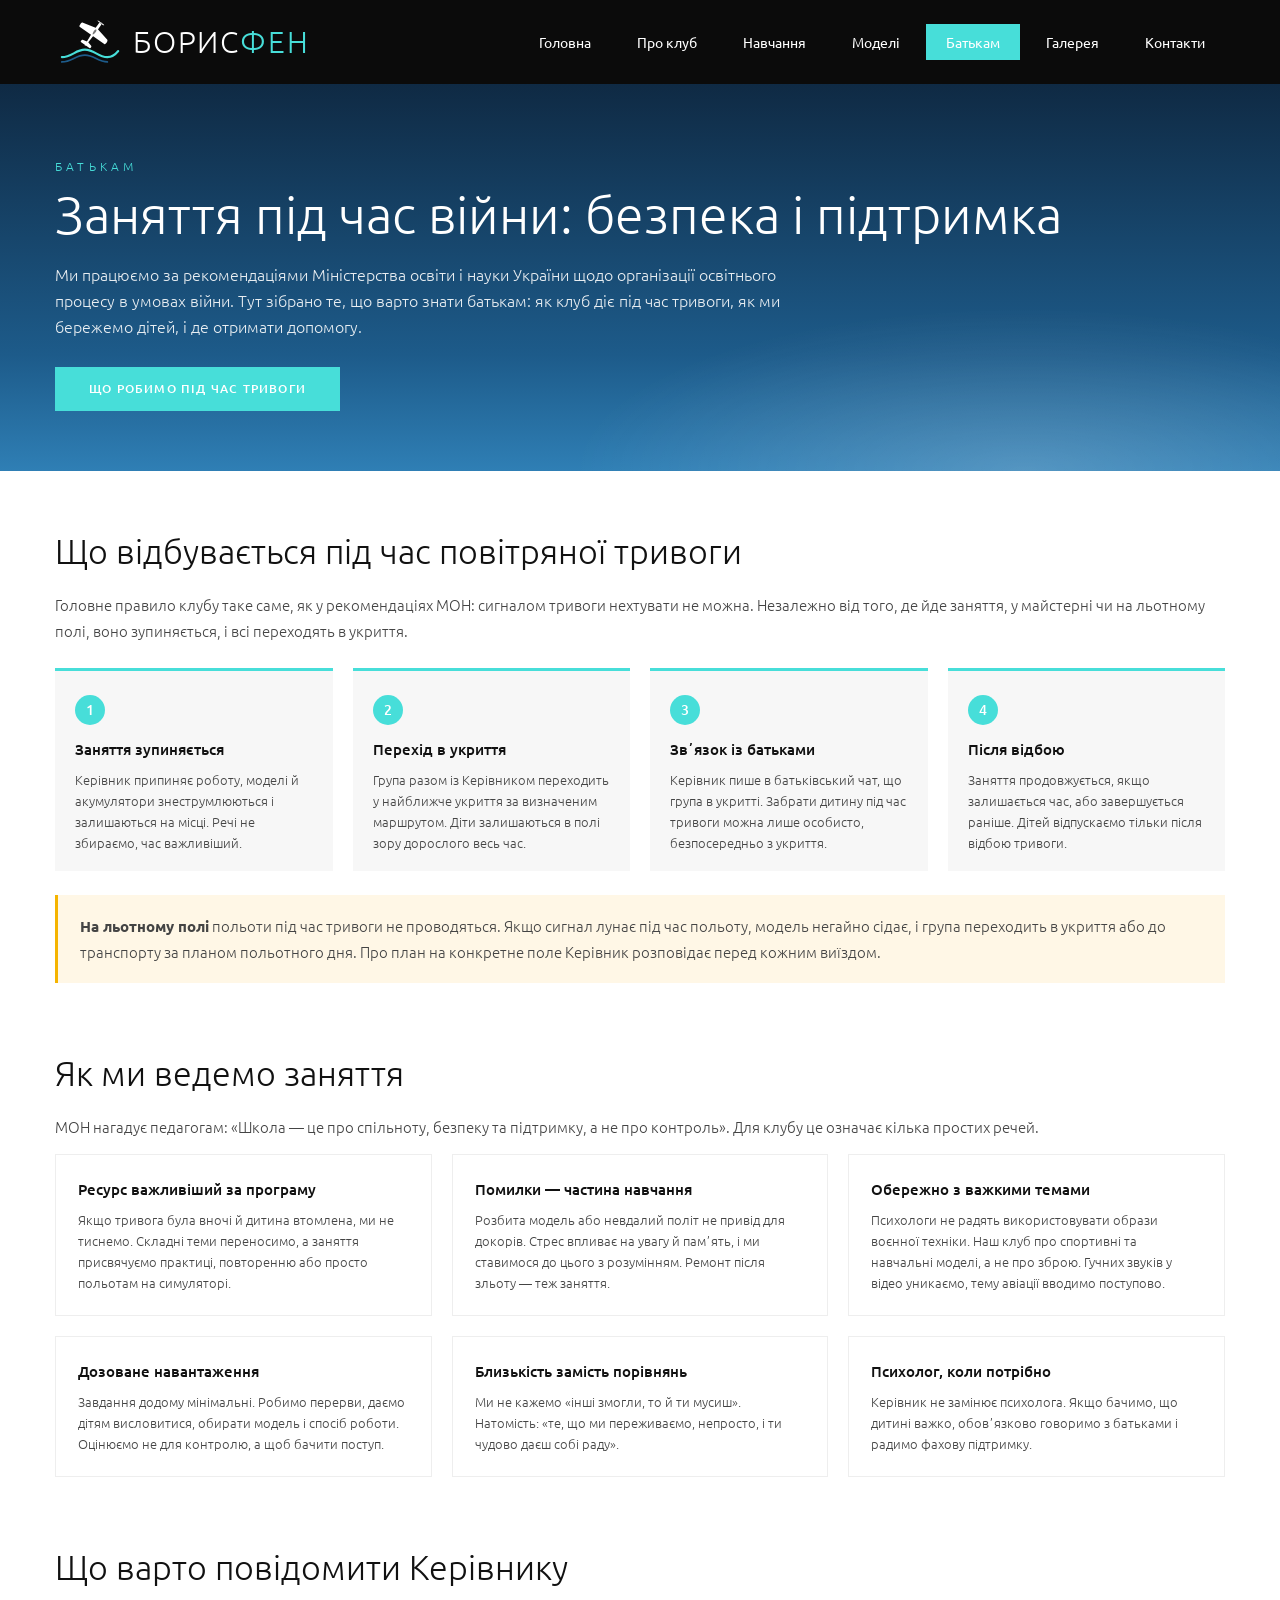
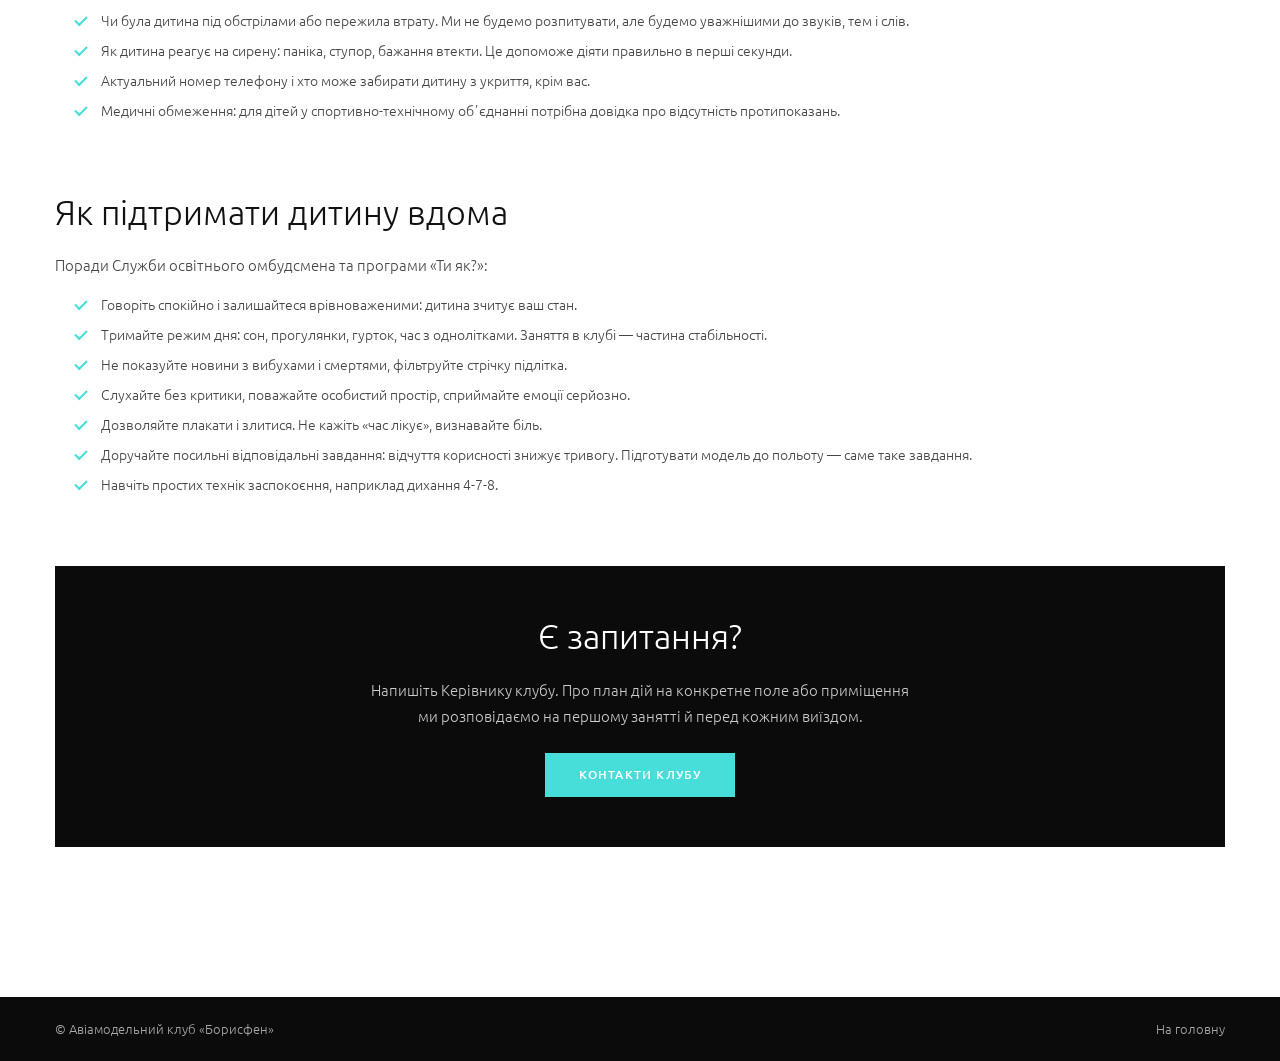
==== commit 235d8b85: "Remove location mentions (KAI, city) from site and PDF; forecast point moved to the left bank Co-Aut" ====
--- a/batkam.html
+++ b/batkam.html
@@ -10,6 +10,7 @@
   <link rel="preconnect" href="https://fonts.gstatic.com" crossorigin>
   <link href="https://fonts.googleapis.com/css2?family=Ubuntu:wght@300;400;500;700&display=swap" rel="stylesheet">
   <link rel="stylesheet" href="style.css">
+  <script defer src="/_vercel/insights/script.js"></script>
 </head>
 <body class="page">
 
@@ -122,7 +123,7 @@
 
   <footer class="footer">
     <div class="container footer__inner">
-      <span>© Авіамодельний клуб «Борисфен», Київ</span>
+      <span>© Авіамодельний клуб «Борисфен»</span>
       <a href="index.html">На головну</a>
     </div>
   </footer>
--- a/style.css
+++ b/style.css
@@ -486,3 +486,69 @@
 .model__history { font-size: 14px; }
 .model__files a { color: #1d5b8a; text-decoration: underline; text-underline-offset: 2px; }
 @media (max-width: 900px) { .model { grid-template-columns: 1fr; gap: 20px; } .model__name { font-size: 28px; } }
+
+/* ---------- Вітер (головна) ---------- */
+.wind { padding: 0 0 100px; }
+.wind__grid { display: grid; grid-template-columns: 1fr 2fr; gap: 24px; }
+.wind__now { padding: 28px; background: linear-gradient(180deg, #0f2a44, #1d5b8a); color: #fff; }
+.wind__big { font-weight: 300; font-size: 72px; line-height: 1; }
+.wind__big small { font-size: 18px; margin-left: 8px; opacity: 0.8; }
+.wind__meta { margin-top: 18px; font-size: 14px; line-height: 26px; opacity: 0.95; }
+.wind__arrow { display: inline-block; margin-left: 6px; color: var(--accent); transition: transform 0.6s; }
+.wind__verdict { display: inline-block; margin-top: 18px; padding: 6px 14px; font-size: 12px; letter-spacing: 0.12em; text-transform: uppercase; background: rgba(255, 255, 255, 0.15); }
+.wind__verdict.is-good { background: var(--accent); color: #0b0b0b; }
+.wind__verdict.is-meh { background: #f5b400; color: #0b0b0b; }
+.wind__verdict.is-bad { background: #e0533e; }
+.wind__days { display: grid; grid-template-columns: repeat(4, 1fr); gap: 14px; }
+.wind__day.is-weekend { background: #f4fbfb; border-color: var(--accent); box-shadow: 0 6px 20px rgba(71, 222, 217, 0.18); }
+.wind__badge { display: inline-block; margin-left: 6px; padding: 1px 7px; font-size: 10px; letter-spacing: 0.1em; background: var(--accent); color: #0b0b0b; }
+.wind__weekend { display: grid; grid-template-columns: 1fr 1fr; gap: 14px; margin-bottom: 20px; }
+.wind__we { display: grid; grid-template-columns: auto 1fr; gap: 4px 16px; align-items: baseline; padding: 16px 20px; border-left: 4px solid #ccc; background: #f7f7f7; }
+.wind__we strong { font-size: 16px; color: #111; }
+.wind__we span { font-weight: 500; font-size: 15px; }
+.wind__we small { grid-column: 2; font-size: 12px; color: #666; }
+.wind__we .wind__arrow { color: var(--accent-dark); }
+.wind__we.is-good { border-left-color: var(--accent); }
+.wind__we.is-meh { border-left-color: #f5b400; }
+.wind__we.is-bad { border-left-color: #e0533e; }
+.wind__day { padding: 18px 16px; border: 1px solid #eee; border-top: 3px solid #ccc; background: #fff; }
+.wind__day.is-good { border-top-color: var(--accent); }
+.wind__day.is-meh { border-top-color: #f5b400; }
+.wind__day.is-bad { border-top-color: #e0533e; }
+.wind__day-name { font-size: 12px; letter-spacing: 0.12em; text-transform: uppercase; color: var(--muted); }
+.wind__day-speed { margin-top: 6px; font-weight: 300; font-size: 34px; line-height: 1.1; color: #111; }
+.wind__day-speed small { font-size: 13px; }
+.wind__day-meta { margin-top: 8px; font-size: 12px; line-height: 18px; color: #666; }
+.wind__day-verdict { margin-top: 10px; font-size: 12px; font-weight: 500; color: #111; }
+.wind__note { max-width: 860px; margin: 22px auto 0; text-align: center; font-size: 12px; line-height: 20px; color: var(--muted); }
+@media (max-width: 900px) { .wind__grid, .wind__weekend { grid-template-columns: 1fr; } .wind__days { grid-template-columns: repeat(2, 1fr); } }
+
+/* ---------- Вітер у hero ---------- */
+.hero__wind { display: contents; }
+.hero__wind-text { position: absolute; left: 6%; bottom: 9%; z-index: 1; text-align: left; color: #fff; text-shadow: 0 1px 4px rgba(0, 0, 0, 0.55); pointer-events: none; }
+.hero__wind-map { position: absolute; right: 6%; bottom: 9%; z-index: 1; color: #fff; text-shadow: 0 1px 4px rgba(0, 0, 0, 0.55); pointer-events: none; }
+.hero__field { width: 132px; height: 112px; flex-shrink: 0; }
+.hero__field text { text-shadow: none; }
+.hero__wind-legend { margin-top: -8px; font-size: 10px; letter-spacing: 0.06em; opacity: 0.75; }
+.hero__wind-title { font-size: 11px; letter-spacing: 0.3em; text-transform: uppercase; opacity: 0.85; margin-bottom: 6px; }
+.hero__wind-day { font-size: 15px; line-height: 26px; font-weight: 300; }
+.hero__wind-map { display: flex; flex-direction: column; align-items: center; gap: 2px; }
+.hero__wind-day strong { font-weight: 500; }
+.hero__wind-day span { opacity: 0.9; }
+.hero__wind-verdict { font-weight: 500; text-transform: uppercase; letter-spacing: 0.06em; font-size: 14px; }
+.hero__wind-day.is-good .hero__wind-verdict { color: var(--accent); }
+.hero__wind-day.is-meh .hero__wind-verdict { color: #f5b400; }
+.hero__wind-day.is-bad .hero__wind-verdict { color: #ff7b6b; }
+.hero__wind .wind__arrow { display: inline-block; color: var(--accent); }
+.wi { display: inline-block; width: 18px; height: 18px; vertical-align: -4px; fill: #fff; color: #fff; margin: 0 2px; filter: drop-shadow(0 1px 2px rgba(0, 0, 0, 0.5)); }
+.wi--temp { width: 15px; height: 15px; margin-right: 0; }
+@media (max-width: 820px) {
+  .hero { flex-direction: column; justify-content: center; }
+  .hero__content { padding: 40px 0 16px; }
+  .hero__wind { display: flex; position: static; margin: 0 16px 110px; flex-direction: column; align-items: center; gap: 4px; text-align: center; }
+  .hero__wind-text, .hero__wind-map { position: static; text-align: center; }
+  .hero__wind-day { margin-bottom: 6px; }
+  .hero__wind-verdict { display: block; }
+  .hero__field { width: 110px; height: 94px; }
+  .hero__wind-day { font-size: 13px; line-height: 22px; }
+}
